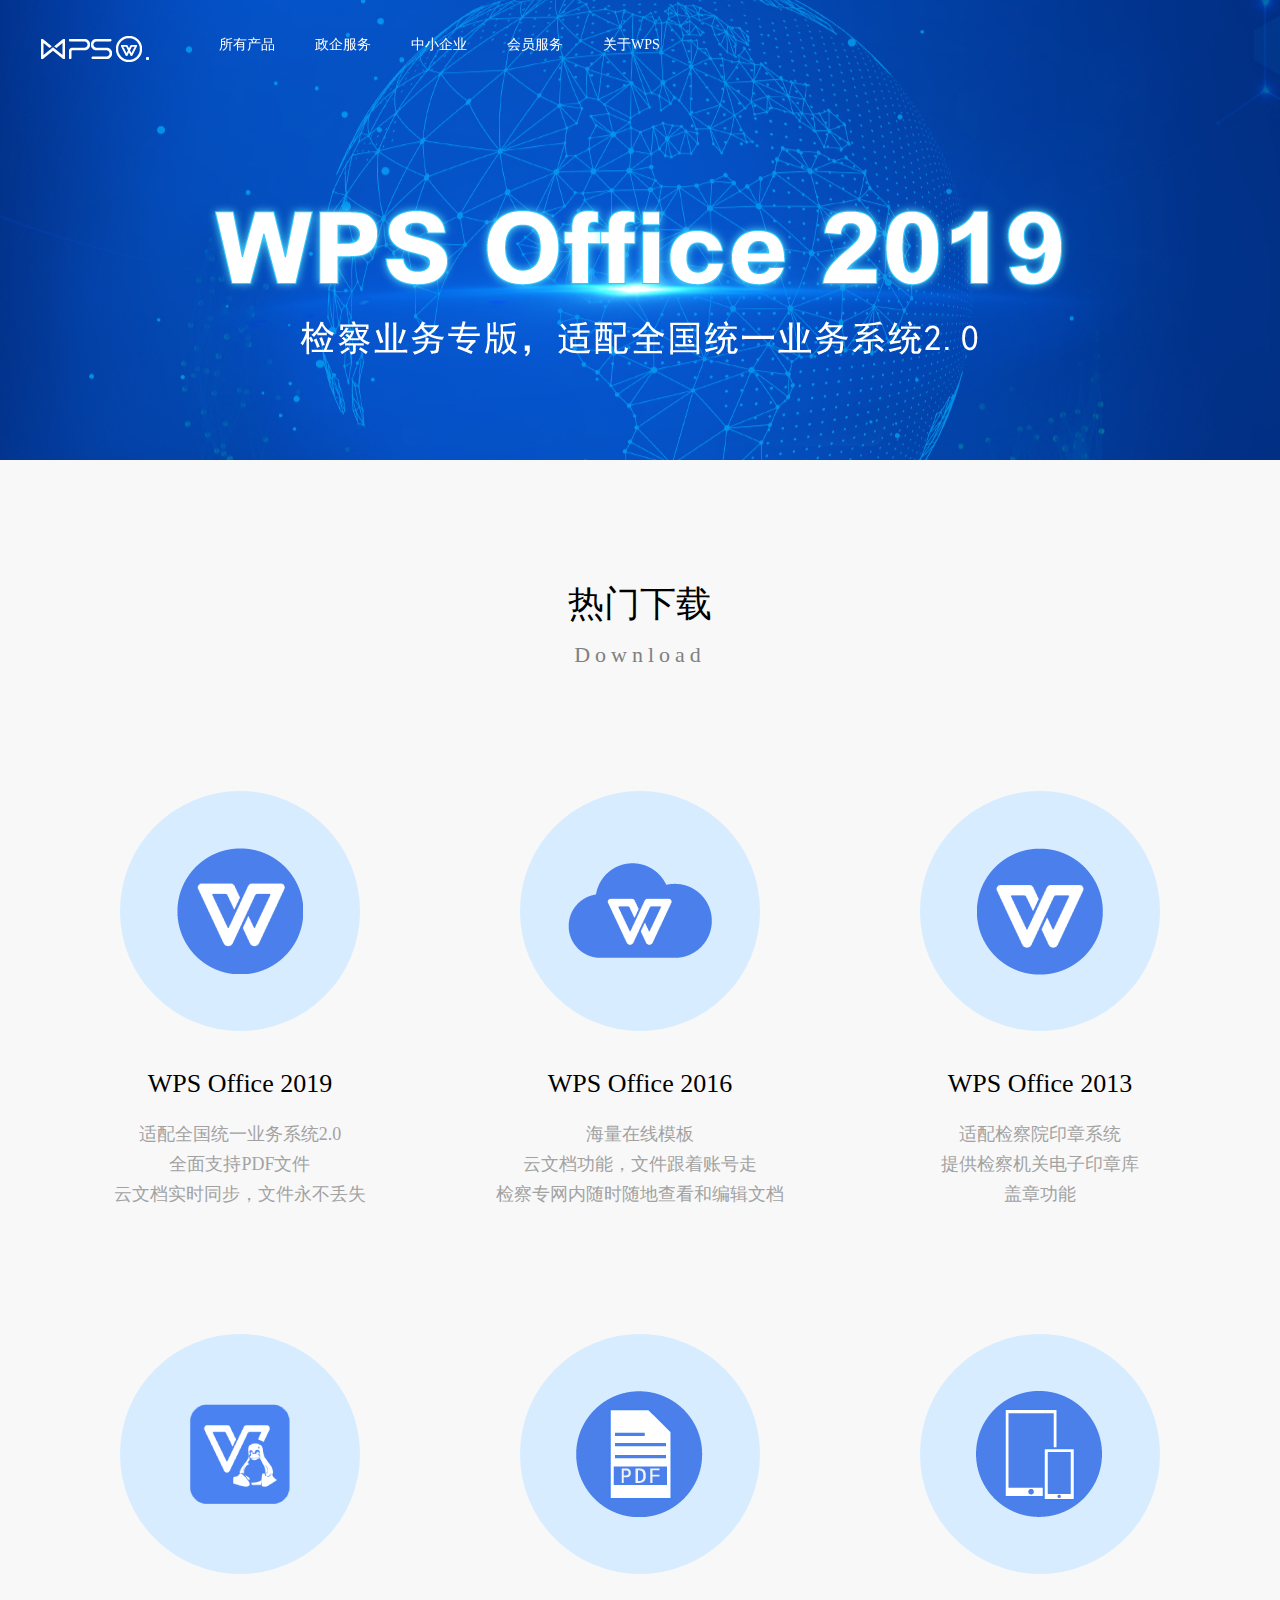
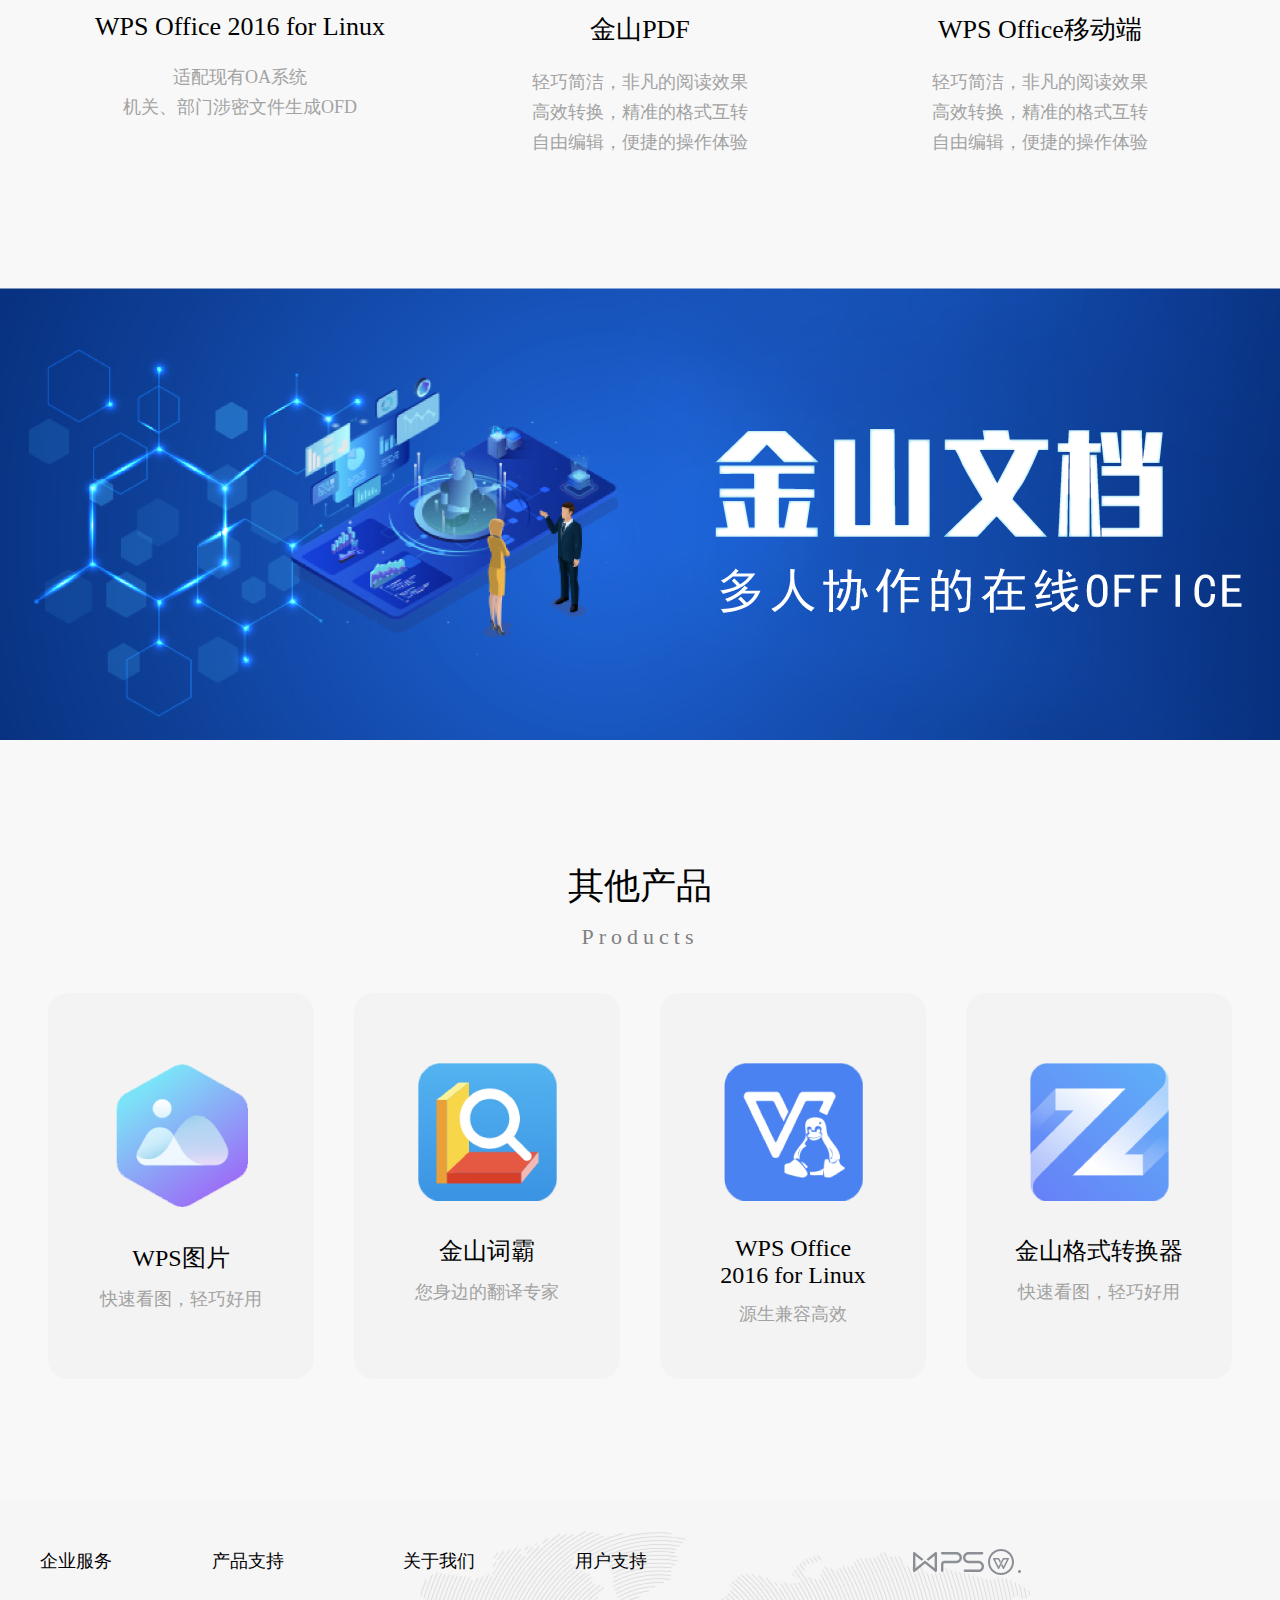
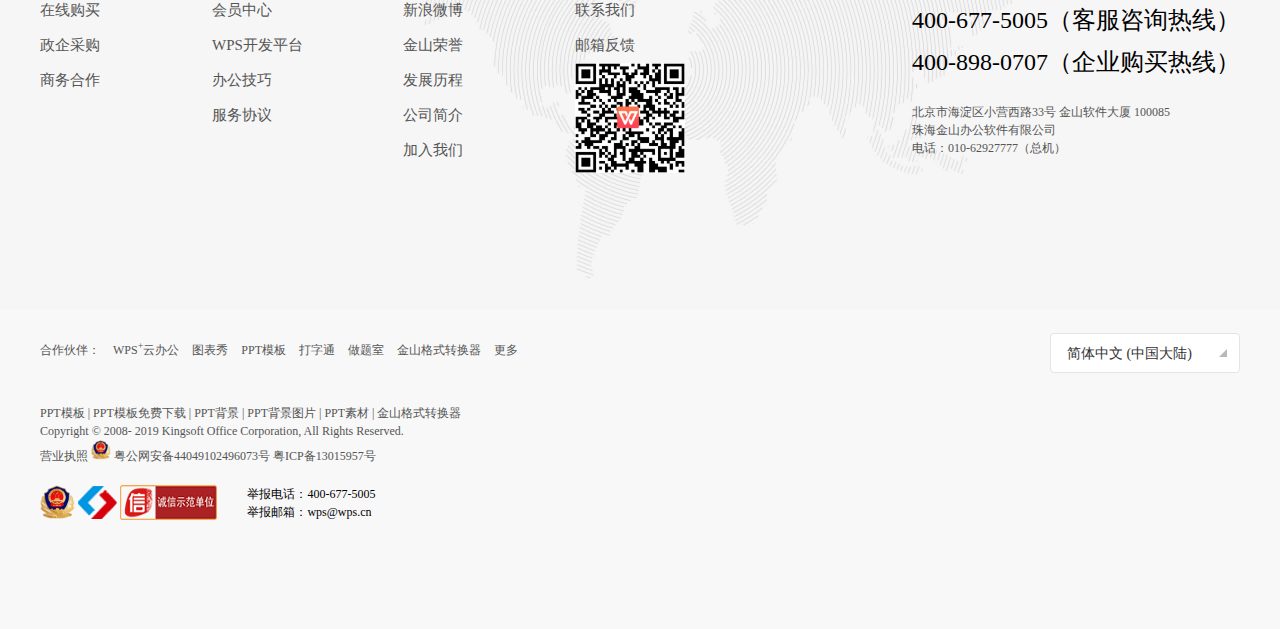
==== index.html @ b621c739 "add" ====
<!doctype html>
<html lang="en">
<head>
    <meta charset="UTF-8">
    <meta name="viewport"
          content="width=device-width, user-scalable=no, initial-scale=1.0, maximum-scale=1.0, minimum-scale=1.0">
    <meta http-equiv="X-UA-Compatible" content="ie=edge">
    <title>WPS</title>
    <link rel="stylesheet" href="css/public.css">
    <link rel="stylesheet" href="css/index.css">
</head>
<body id="box">
<!-- 头部 -->
<div class="nav">
    <div class="content index-head">
        <img class="f-l" src="images/logo.png" alt="">
        <ul class="f-l m-r-20">
            <li><a href="">所有产品</a></li>
            <li><a href="">政企服务</a></li>
            <li><a href="">中小企业</a></li>
            <li><a href="">会员服务</a></li>
            <li><a href="">关于WPS</a></li>
        </ul>
    </div>
</div>
<!-- banner -->
<div class="banner"></div>

<!-- 热门下载 -->
<div class="hot">
    <div class="content">
        <h1 class="title m-t-120 m-b-120">
            热门下载<br/>
            <span>Download</span>
        </h1>
        <ul class="hot-down">
            <li>
                <div class="icon-back"><img src="images/hot-1.png" alt=""></div>
                <div class="hot-font">
                    <h1>WPS Office 2019</h1>
                    <p>
                        适配全国统一业务系统2.0<br/>
                        全面支持PDF文件<br/>
                        云文档实时同步，文件永不丢失
                    </p>
                </div>
            </li>
            <li>
                <div class="icon-back"><img src="images/hot-2.png" alt=""></div>
                <div class="hot-font">
                    <h1>WPS Office 2016</h1>
                    <p>
                        海量在线模板<br/>
                        云文档功能，文件跟着账号走<br/>
                        检察专网内随时随地查看和编辑文档
                    </p>
                </div>
            </li>
            <li>
                <div class="icon-back"><img src="images/hot-3.png" alt=""></div>
                <div class="hot-font">
                    <h1>WPS Office 2013</h1>
                    <p>
                        适配检察院印章系统<br/>
                        提供检察机关电子印章库<br/>
                        盖章功能
                    </p>
                </div>
            </li>
            <li>
                <div class="icon-back"><img src="images/hot-4.png" alt=""></div>
                <div class="hot-font">

                    <h1>WPS Office 2016 for Linux</h1>
                    <p>
                        适配现有OA系统<br/>
                        机关、部门涉密文件生成OFD
                    </p>
                </div>
            </li>
            <li>
                <div class="icon-back"><img src="images/hot-5.png" alt=""></div>
                <div class="hot-font">
                    <h1>金山PDF</h1>
                    <p>
                        轻巧简洁，非凡的阅读效果<br/>
                        高效转换，精准的格式互转<br/>
                        自由编辑，便捷的操作体验
                    </p>
                </div>
            </li>
            <li>
                <div class="icon-back"><img src="images/hot-6.png" alt=""></div>
                <div class="hot-font">
                    <h1>WPS Office移动端</h1>
                    <p>
                        轻巧简洁，非凡的阅读效果<br/>
                        高效转换，精准的格式互转<br/>
                        自由编辑，便捷的操作体验
                    </p>
                </div>
            </li>
        </ul>
    </div>
</div>

<!-- 金山文档 -->

<div class="banner2">
</div>

<div>
    <div class="content">
        <h1 class="title m-t-120">
            其他产品<br/>
            <span>Products</span>
        </h1>

        <ul class="products">
            <li>
                <div>
                    <img class="img" src="images/product-1.png" alt="">
                    <div class="hot-font">
                        <h1>WPS图片</h1>
                        <p>快速看图，轻巧好用</p>
                    </div>
                </div>
            </li>
            <li>
                <div>
                    <img class="img" src="images/product-2.png" alt="">
                    <div class="hot-font">
                        <h1>金山词霸</h1>
                        <p>您身边的翻译专家</p>
                    </div>
                </div>
            </li>
            <li>
                <div>
                    <img class="img" src="images/product-3.png" alt="">
                    <div class="hot-font">
                        <h1>
                            WPS Office<br/>
                            2016 for Linux
                        </h1>
                        <p>源生兼容高效</p>
                    </div>
                </div>
            </li>
            <li>
                <div>
                    <img class="img" src="images/product-4.png" alt="">
                    <div class="hot-font">
                        <h1>金山格式转换器</h1>
                        <p>快速看图，轻巧好用</p>
                    </div>
                </div>
            </li>

        </ul>
    </div>
</div>

<!-- footer1 -->
<div class="footer1">
    <div class="content">
        <ul class="footer1-l">
            <li>
                <h5>企业服务</h5>
                <div>
                    <p><a href="">在线购买</a></p>
                    <p><a href="">政企采购</a></p>
                    <p><a href="">商务合作</a></p>
                </div>
            </li>
            <li>
                <h5>产品支持</h5>
                <div>
                    <p><a href="">会员中心</a></p>
                    <p><a href="">WPS开发平台</a></p>
                    <p><a href="">办公技巧</a></p>
                    <p><a href="">服务协议</a></p>
                </div>
            </li>
            <li>
                <h5>关于我们</h5>
                <div>
                    <p><a href="">新浪微博</a></p>
                    <p><a href="">金山荣誉</a></p>
                    <p><a href="">发展历程</a></p>
                    <p><a href="">公司简介</a></p>
                    <p><a href="">加入我们</a></p>
                </div>
            </li>
            <li>
                <h5>用户支持</h5>
                <div>
                    <p><a href="">联系我们</a></p>
                    <p><a href="">邮箱反馈</a></p>
                    <img src="images/rwm.png" width="110" alt="">
                </div>
            </li>
        </ul>
        <div class="footer1-r">
            <img src="images/footer-logo.svg" alt="">
            <h1 style="margin-top: 25px; margin-bottom: 10px">400-677-5005（客服咨询热线）</h1>
            <h1>400-898-0707（企业购买热线）</h1>
            <p>
                北京市海淀区小营西路33号 金山软件大厦 100085<br/>
                珠海金山办公软件有限公司<br/>
                电话：010-62927777（总机）
            </p>
        </div>
    </div>
</div>
<!-- footer2 -->
<div class="footer2" style="padding-bottom: 46px">
    <div class="content o-h" >
        <div class="footer2-l">
            <p class="links">
                <a class="partner" href="/contact/partners/" rel="nofollow" title="合作伙伴">合作伙伴：</a>
                <a href="https://plus.wps.cn/" target="_blank" rel="noopener">WPS<sup>+</sup>云办公</a>
                <a href="https://www.tubiaoxiu.com/" target="_blank" rel="noopener">图表秀</a>
                <a href="https://www.docer.com/" target="_blank" rel="noopener">PPT模板</a>
                <a href="http://www.51dzt.com/" target="_blank" rel="noopener">打字通</a>
                <a href="https://www.zuotishi.com/" target="_blank" rel="noopener">做题室</a>
                <a href="https://z.wps.cn/" target="_blank" rel="noopener">金山格式转换器</a>
                <a href="#" target="_blank" rel="noopener">更多</a>
            </p>
            <p class="ppt">
                <a href="https://www.docer.com/" target="_blank" rel="noopener">PPT模板</a>
                |
                <a href="https://www.docer.com/" target="_blank" rel="noopener">PPT模板免费下载</a>
                |
                <a href="https://www.docer.com/" target="_blank" rel="noopener">PPT背景</a>
                |
                <a href="https://www.docer.com/" target="_blank" rel="noopener">PPT背景图片</a>
                |
                <a href="https://www.docer.com/" target="_blank" rel="noopener">PPT素材</a>
                |
                <a href="https://z.wps.cn/" target="_blank" rel="noopener">金山格式转换器</a>
            </p>
            <p class="copyright-cert">
                <span>Copyright © 2008- 2019</span>
                <a href="index.html" rel="nofollow" target="_blank">Kingsoft Office Corporation,</a>
                <span>All Rights Reserved.</span>
            </p>
            <p class="copyright-licence">
                <a href="ating_license.pdf" rel="nofollow noopener" target="_blank">营业执照</a>
                <a class="police" href="http://www.beian.gov.cn/portal/registerSystemInfo?recordcode=44049102496073" target="_blank" rel="noopener">
                    <span><img src="images/footer2-1.png" width="20" alt=""></span>
                    <span>粤公网安备44049102496073号</span>
                </a>
                <span><a href="http://beian.miit.gov.cn" target="_blank">粤ICP备13015957号</a></span>
            </p>
            <div class="copyright-img">
                <div style="display: inline-block; margin-top: 20px; float: left">
                    <a href="http://www.cyberpolice.cn/" target="_blank" rel="noopener"><img src="images/footer2-1.png" height="35" alt=""></a>
                    <a href="http://www.12377.cn/" target="_blank" rel="noopener" title="中国互联网举报中心"><img src="images/footer2-2.png" height="35" alt=""></a>
                    <a href="https://credit.szfw.org/CX20170717035131050381.html" target="_blank" rel="noopener"><img src="images/footer2-3.png" height="35" alt=""></a>
                </div>
                <div style="display: inline-block; margin-left:30px; margin-top: 20px; float: left;">
                    <p>举报电话：400-677-5005</p>
                    <p class="email">举报邮箱：wps@wps.cn</p>
                </div>
            </div>

        </div>
        <!-- 右边 -->
        <div class="footer2-r">
            <div class="language-wrapper">
                <div class="language">简体中文 (中国大陆)<span class="triangle"></span></div>
                <div class="language-list">
                    <ul>
                        <li><a href="http://www.wps.com/" target="_blank" rel="noopener" title="English (Global)">English(Global)</a></li>
                        <li><a href="http://www.kingsoft.jp/" rel="nofollow noopener" target="_blank" title="日本語 (日本)">日本語(日本)</a></li>
                        <li><a href="http://kso.com.hk" rel="nofollow noopener" target="_blank" title="繁體中文 (中國香港)">繁體中文(中國香港)</a></li>
                        <li><a href="http://tw.wpsoffice.com" rel="nofollow noopener" target="_blank" title="繁體中文 (中國臺灣)">繁體中文 (中國臺灣)</a></li>
                    </ul>
                </div>
            </div>
            <div class="b-logo"></div>
            <div class="b-text-img"></div>
        </div>
    </div>
</div>



</body>
</html>
<script src="js/jquery.min.js"></script>
<script>

    $('.products li').mouseover(function(){
        $(this).find($('.img')).stop().animate({ marginTop:"60px"})
    }).mouseout(function(){
        $(this).find($('.img')).stop().animate({ marginTop:"70px"})
    })




    $(document).ready(function(){

        console.log($(document).scrollTop())
        $(window).scroll(function(){
            var s=$(window).scrollTop();
            if(s > 360){
                $('.nav').addClass('sticky')
            }
            if(s < 360){
                $('.nav').removeClass('sticky')
            }
        });
    });


    $('.language-wrapper').mouseover(function(){
        $('.language-list').css('display','block')
    }).mouseout(function(){
        $('.language-list').css('display','none')
    })

</script>
---- css/public.css ----
*{padding: 0;margin: 0;}
ul,li{ list-style: none;}
html { font-size: 62.5%; } /* IE9以下兼容 */
body { font-size: 14px; font-size: 1.4rem;background: #f8f8f8;} /* =14px */
h1   { font-size: 24px; font-size: 2.4rem; } /* =24px */
select{border-radius: 2px;}
a{ text-decoration: none;}
.f-l{ float: left;}
.f-r{ float: right;}
.o-h{ overflow: hidden;}

.m-t-10{ margin-top: 10px;}
.m-t-20{ margin-top: 20px;}
.m-t-120{ margin-top: 120px;}

.m-b-10{ margin-bottom: 10px;}
.m-b-20{ margin-bottom: 20px;}
.m-b-40{ margin-bottom: 40px;}
.m-b-120{ margin-bottom: 120px;}

.p-b-10{ padding-bottom: 10px;}


.m-l-10{ margin-left: 10px;}
.m-r-10{ margin-right: 10px;}
.m-r-20{ margin-right: 20px;}
.display-inBlock{ display: inline-block}
.font-color-hui{ color:#999}
.item-color{ color:#14ab73;}
.main-box{ padding: 0 1rem;}
/* 清除苹果手机样式 */
input[type=button], input[type=submit], input[type=file], button
{ -webkit-appearance: none; }
input:focus{outline:none;}
input{background: none;}

/* 清除苹果下拉默认样式 */
select{
    appearance:none;
    -moz-appearance:none;
    -webkit-appearance:none;
}
/* 定位 */
.p-r{ position:relative;}
.p-a{ position:absolute;}


/* 状态按钮 */
.state{
    padding: 5px 10px;
    position:absolute;
    right: 15px;
    top: 15px;
    color: #fff;
    border-radius: 5px;
    background: #14ab73;
}
/* 字体颜色 */
.color-red{ color: #FF3A3A;}
/* 背景颜色 */
/*.index-back-img{ background: #f1f1f1;}*/
.index-back-img{
    border-top: 1px solid #e6e6e6;
    border-bottom: 1px solid #e6e6e6;
    background: #fff;
}



/* ---------------- */
.content{
    width: 1200px;
    margin: 0 auto;
}
/* 标题 */
.title{
    width: 100%;
    text-align: center;
    font-size: 36px;
    font-weight: normal;
}
.title span{
    width: 100%;
    text-align: center;
    font-size: 22px;
    color: #808080;
    letter-spacing:5px;
}
.sticky {
    background-color: #001b62;
    background-image: url("../images/banner.png"); /*#064ec4;*/
    background-position: center -40px;
    background-repeat: no-repeat;
    color: #404447;
    transition:background 3s;
    -webkit-transition:background 3s; /* Safari */
    box-shadow: 0 0 10px 0 rgba(0,0,0,0.5);
}


/* footer1 */
.footer1{
    background: url("../images/back2.jpg") center no-repeat;
    padding-top: 50px;
    height: 360px;
    background-size: 1920px auto;
    background-color: #f6f6f6;
}
.footer1-l{
    display: inline-block;
    overflow: hidden;
}
.footer1-l li{
    float: left;
    margin-right: 100px;
}
.footer1-l li:last-child{
    margin-right: 0;
}
.footer1-l li h5{
    font-size: 18px;
    font-weight: normal;
}
.footer1-l li>div{
    margin-top: 20px;

}
.footer1-l li>div p a{
    line-height:35px;
    font-size: 15px;
    color:#555;
}
.footer1-r{
    float: right;
}
.footer1-r h1{
    font-weight: normal;
}
.footer1-r p{
    margin-top: 25px;
    font-size: 12px;
    line-height: 18px;
    color: #555;
}
.footer2-l{
    float: left;
    line-height: 18px;
    font-size: 12px;
}
.ppt,.links,.copyright-cert,.copyright-licence,.ppt a,.links a,.copyright-cert a,.copyright-licence a{
    color: #555;
}
.links{margin: 28px 0 45px;}
.links a{
    margin-right: 10px;
}
.footer2-r{
    float: right;
}
.b-logo{
    width: 88px;
    height: 22px;
    background: url(//qn.cache.wpscdn.cn/encs/official/images/home/logo.f082de95.svg) no-repeat 50%;
    background-size: 100% 100%;
    margin: 163px 0 9px 72px;
}
.b-text-img{
    width: 144px;
    height: 16px;
    background: url(//qn.cache.wpscdn.cn/encs/official/images/home/text.c04c8939.svg) no-repeat 50%;
    background-size: 100% 100%;
    margin-left: 16px;
}
.language-wrapper{
    width: 190px;
    position: relative;
}
.language{
    width: 190px;
    height: 40px;
    border-radius: 4px;
    border: 1px solid #e4e4e4;
    margin-top: 24px;
    line-height: 40px;
    color: #313131;
    padding: 0 12px 0 16px;
    box-sizing: border-box;
    text-align: left;
    position: relative;
    cursor: pointer;
    background: #fff;
}
.triangle{
    width: 0;
    height: 0;
    border-bottom: 8px solid #b9b9b9;
    border-left: 8px solid transparent;
    display: inline-block;
    position: absolute;
    right: 12px;
    top: 50%;
    margin-top: -4px;
}
.language-list{
    width: 190px;
    background: #fff;
    padding: 12px 0 12px;
    border: 1px solid #e4e4e4;
    box-sizing: border-box;
    border-radius: 4px;
    display: none;
}
.language-list li{
    width: 100%;
    font-size: 12px;
    padding: 0 16px;
    box-sizing: border-box;
    text-align: left;
}
.language-list li:hover{
    background: #d7ecff;
}
.language-list li a{
    line-height: 30px;
    display: inline-block;
    color:#555555;
}
---- css/index.css ----
.nav{
    position: fixed;
    top: 0;
    width: 100%;
    z-index: 999999;
}
.index-head{
    overflow: hidden;
    padding: 36px 0 36px;
}
.index-head ul{
    overflow: hidden;
    margin-left: 50px;
}
.index-head ul li{
    float:left;
    padding:0 20px;
    cursor:pointer;
}
.index-head ul li a{
    color:#fff;
}

.banner{/* 有图了高度为自适应 */
    width: 100%;
    height: 290px;
    background: #012e83;
}

/* 热门下载 */

.hot-down{ overflow: hidden;}
.hot-down li{
    width: 33.333%;
    float: left;
    margin-bottom: 125px;
    cursor:default;
}
.icon-back{
    background: #d7ecff;
    width: 240px;
    height: 240px;
    border-radius: 50%;
    display: flex;
    justify-content: center;
    align-items: center;
    margin: 0 auto;
}
.hot-font{
    text-align: center;
    margin-top: 38px;
}
.hot-font h1{
    font-size: 26px;
    font-weight:normal;
}
.hot-font p{
    font-size: 18px;
    margin-top: 20px;
    line-height: 30px;
    color: #a2a2a2;
}
.hot-down li:hover .icon-back{
    /*animation: s 1s;*/
    box-shadow: 0 0 10px 0 rgba(215,236,255,1);
}
.hot-down li:hover .hot-font h1,.hot-down li:hover .hot-font p{
    text-shadow: 5px 5px 5px rgba(215,236,255,1);
}
@keyframes s {
    0%{
        background-color:rgba(215,236,255,1);
    }
    100%{
        background-color:rgba(182,220,255,1);
    }
}
/* banner2 */
.banner{
    width: 100%;
    height: 460px;
    background: url("../images/banner.png") center no-repeat;
}
.banner2{
    width: 100%;
    height: 460px;
    background: url("../images/banner2.png") center no-repeat;
}
/* 其他产品 */
.products{
    overflow: hidden;
    padding: 40px 8px 120px;
}
.products li{
    width: 266px;
    height: 386px;
    margin-right: 40px;
    background: #f3f3f3;
    border-radius: 20px;
    float: left;
}
.products li:last-child{
    margin-right: 0;
}
.products li div{
    text-align: center;
}
.products li:hover{
    box-shadow: 0 0 10px 0 rgba(0,0,0,0.1);
}

















.products .img{
    margin-top: 70px;
}
.products .hot-font h1{
    font-size: 24px;
}
.products .hot-font p{
    margin-top: 10px;
}
.products .hot-font{
    margin-top: 30px;
}
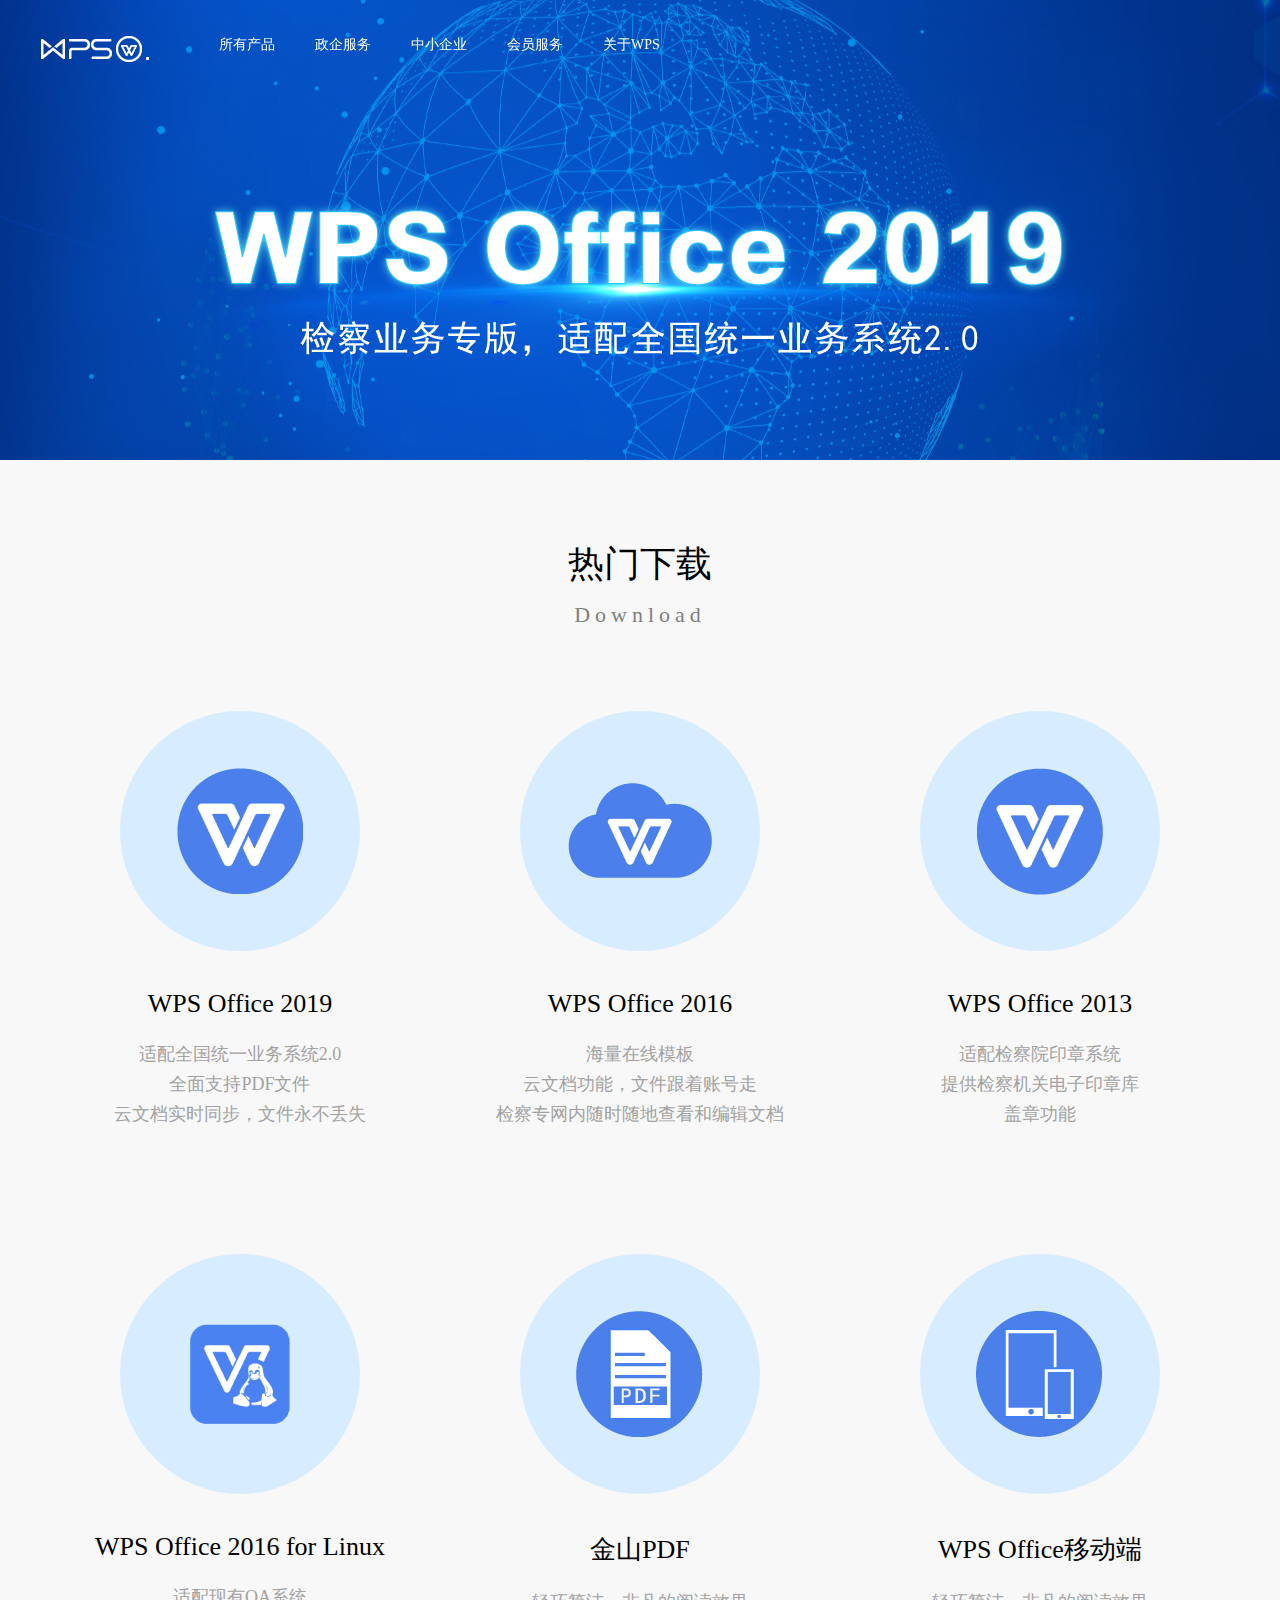
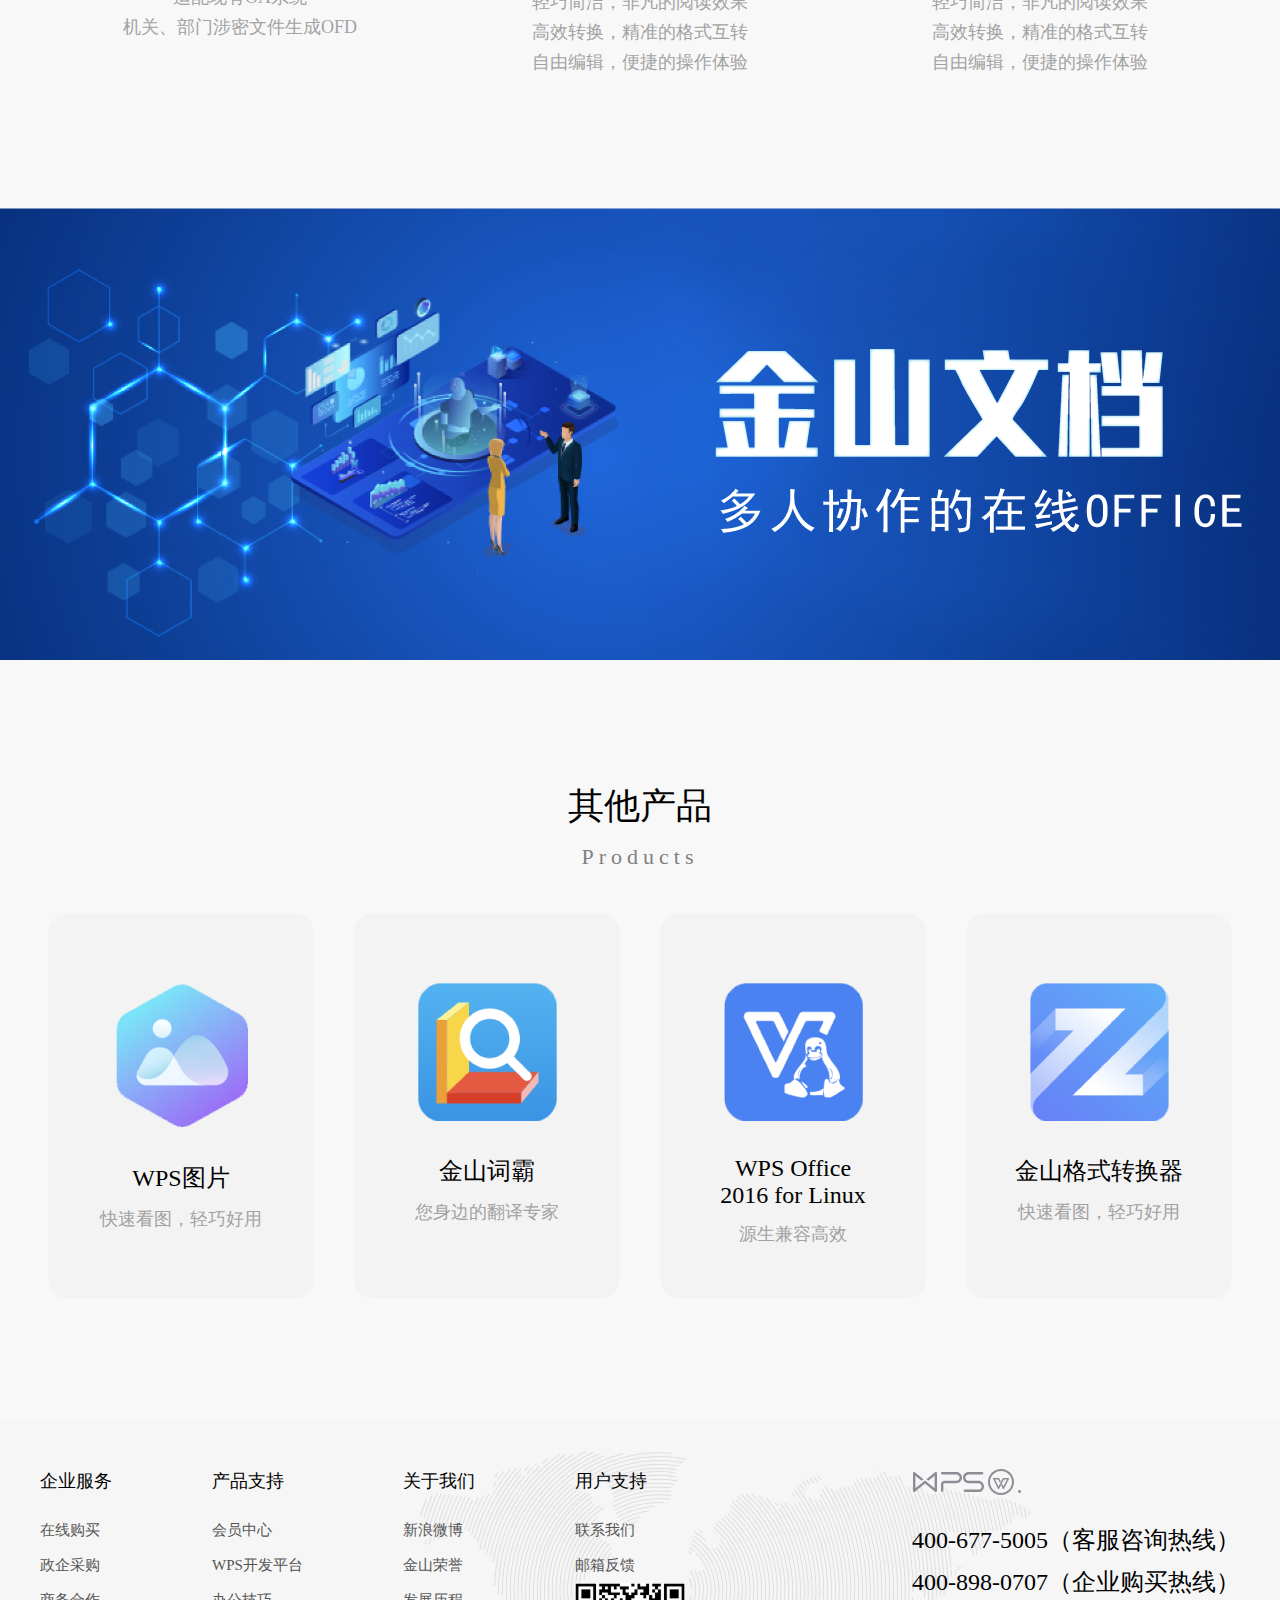
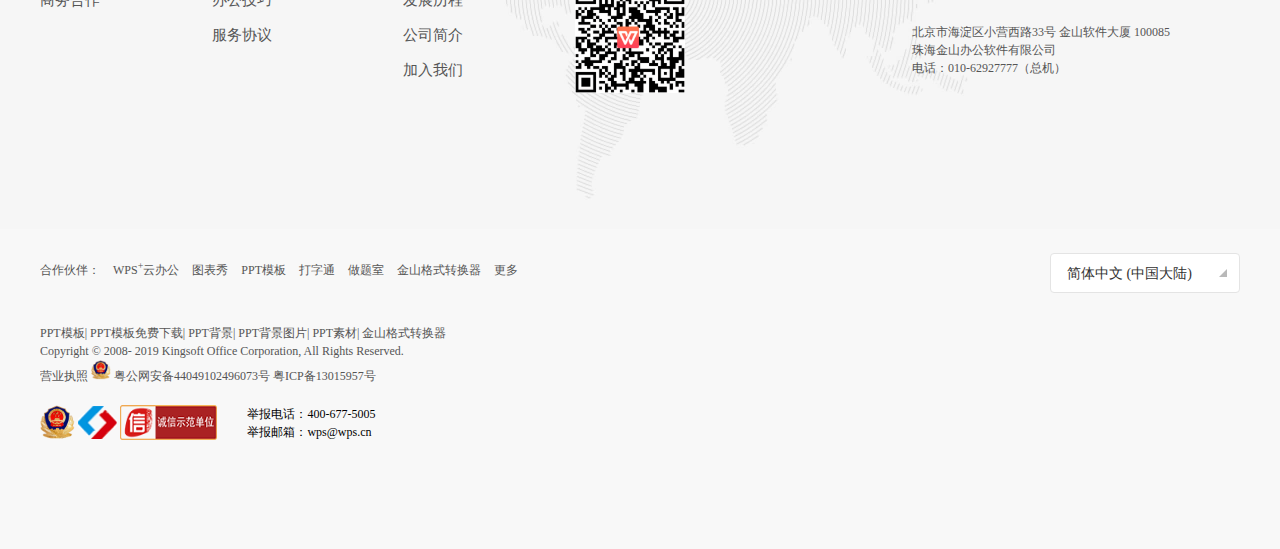
==== commit 6ed41a5d: "add" ====
--- a/index.html
+++ b/index.html
@@ -9,27 +9,20 @@
     <link rel="stylesheet" href="css/public.css">
     <link rel="stylesheet" href="css/index.css">
 </head>
-<body id="box">
+
+
+<body>
 <!-- 头部 -->
-<div class="nav">
-    <div class="content index-head">
-        <img class="f-l" src="images/logo.png" alt="">
-        <ul class="f-l m-r-20">
-            <li><a href="">所有产品</a></li>
-            <li><a href="">政企服务</a></li>
-            <li><a href="">中小企业</a></li>
-            <li><a href="">会员服务</a></li>
-            <li><a href="">关于WPS</a></li>
-        </ul>
-    </div>
-</div>
+<script src="head.js"></script>
+
+
 <!-- banner -->
 <div class="banner"></div>
 
 <!-- 热门下载 -->
 <div class="hot">
     <div class="content">
-        <h1 class="title m-t-120 m-b-120">
+        <h1 class="title m-t-80 m-b-80">
             热门下载<br/>
             <span>Download</span>
         </h1>
@@ -161,169 +154,13 @@
     </div>
 </div>
 
-<!-- footer1 -->
-<div class="footer1">
-    <div class="content">
-        <ul class="footer1-l">
-            <li>
-                <h5>企业服务</h5>
-                <div>
-                    <p><a href="">在线购买</a></p>
-                    <p><a href="">政企采购</a></p>
-                    <p><a href="">商务合作</a></p>
-                </div>
-            </li>
-            <li>
-                <h5>产品支持</h5>
-                <div>
-                    <p><a href="">会员中心</a></p>
-                    <p><a href="">WPS开发平台</a></p>
-                    <p><a href="">办公技巧</a></p>
-                    <p><a href="">服务协议</a></p>
-                </div>
-            </li>
-            <li>
-                <h5>关于我们</h5>
-                <div>
-                    <p><a href="">新浪微博</a></p>
-                    <p><a href="">金山荣誉</a></p>
-                    <p><a href="">发展历程</a></p>
-                    <p><a href="">公司简介</a></p>
-                    <p><a href="">加入我们</a></p>
-                </div>
-            </li>
-            <li>
-                <h5>用户支持</h5>
-                <div>
-                    <p><a href="">联系我们</a></p>
-                    <p><a href="">邮箱反馈</a></p>
-                    <img src="images/rwm.png" width="110" alt="">
-                </div>
-            </li>
-        </ul>
-        <div class="footer1-r">
-            <img src="images/footer-logo.svg" alt="">
-            <h1 style="margin-top: 25px; margin-bottom: 10px">400-677-5005（客服咨询热线）</h1>
-            <h1>400-898-0707（企业购买热线）</h1>
-            <p>
-                北京市海淀区小营西路33号 金山软件大厦 100085<br/>
-                珠海金山办公软件有限公司<br/>
-                电话：010-62927777（总机）
-            </p>
-        </div>
-    </div>
-</div>
-<!-- footer2 -->
-<div class="footer2" style="padding-bottom: 46px">
-    <div class="content o-h" >
-        <div class="footer2-l">
-            <p class="links">
-                <a class="partner" href="/contact/partners/" rel="nofollow" title="合作伙伴">合作伙伴：</a>
-                <a href="https://plus.wps.cn/" target="_blank" rel="noopener">WPS<sup>+</sup>云办公</a>
-                <a href="https://www.tubiaoxiu.com/" target="_blank" rel="noopener">图表秀</a>
-                <a href="https://www.docer.com/" target="_blank" rel="noopener">PPT模板</a>
-                <a href="http://www.51dzt.com/" target="_blank" rel="noopener">打字通</a>
-                <a href="https://www.zuotishi.com/" target="_blank" rel="noopener">做题室</a>
-                <a href="https://z.wps.cn/" target="_blank" rel="noopener">金山格式转换器</a>
-                <a href="#" target="_blank" rel="noopener">更多</a>
-            </p>
-            <p class="ppt">
-                <a href="https://www.docer.com/" target="_blank" rel="noopener">PPT模板</a>
-                |
-                <a href="https://www.docer.com/" target="_blank" rel="noopener">PPT模板免费下载</a>
-                |
-                <a href="https://www.docer.com/" target="_blank" rel="noopener">PPT背景</a>
-                |
-                <a href="https://www.docer.com/" target="_blank" rel="noopener">PPT背景图片</a>
-                |
-                <a href="https://www.docer.com/" target="_blank" rel="noopener">PPT素材</a>
-                |
-                <a href="https://z.wps.cn/" target="_blank" rel="noopener">金山格式转换器</a>
-            </p>
-            <p class="copyright-cert">
-                <span>Copyright © 2008- 2019</span>
-                <a href="index.html" rel="nofollow" target="_blank">Kingsoft Office Corporation,</a>
-                <span>All Rights Reserved.</span>
-            </p>
-            <p class="copyright-licence">
-                <a href="ating_license.pdf" rel="nofollow noopener" target="_blank">营业执照</a>
-                <a class="police" href="http://www.beian.gov.cn/portal/registerSystemInfo?recordcode=44049102496073" target="_blank" rel="noopener">
-                    <span><img src="images/footer2-1.png" width="20" alt=""></span>
-                    <span>粤公网安备44049102496073号</span>
-                </a>
-                <span><a href="http://beian.miit.gov.cn" target="_blank">粤ICP备13015957号</a></span>
-            </p>
-            <div class="copyright-img">
-                <div style="display: inline-block; margin-top: 20px; float: left">
-                    <a href="http://www.cyberpolice.cn/" target="_blank" rel="noopener"><img src="images/footer2-1.png" height="35" alt=""></a>
-                    <a href="http://www.12377.cn/" target="_blank" rel="noopener" title="中国互联网举报中心"><img src="images/footer2-2.png" height="35" alt=""></a>
-                    <a href="https://credit.szfw.org/CX20170717035131050381.html" target="_blank" rel="noopener"><img src="images/footer2-3.png" height="35" alt=""></a>
-                </div>
-                <div style="display: inline-block; margin-left:30px; margin-top: 20px; float: left;">
-                    <p>举报电话：400-677-5005</p>
-                    <p class="email">举报邮箱：wps@wps.cn</p>
-                </div>
-            </div>
-
-        </div>
-        <!-- 右边 -->
-        <div class="footer2-r">
-            <div class="language-wrapper">
-                <div class="language">简体中文 (中国大陆)<span class="triangle"></span></div>
-                <div class="language-list">
-                    <ul>
-                        <li><a href="http://www.wps.com/" target="_blank" rel="noopener" title="English (Global)">English(Global)</a></li>
-                        <li><a href="http://www.kingsoft.jp/" rel="nofollow noopener" target="_blank" title="日本語 (日本)">日本語(日本)</a></li>
-                        <li><a href="http://kso.com.hk" rel="nofollow noopener" target="_blank" title="繁體中文 (中國香港)">繁體中文(中國香港)</a></li>
-                        <li><a href="http://tw.wpsoffice.com" rel="nofollow noopener" target="_blank" title="繁體中文 (中國臺灣)">繁體中文 (中國臺灣)</a></li>
-                    </ul>
-                </div>
-            </div>
-            <div class="b-logo"></div>
-            <div class="b-text-img"></div>
-        </div>
-    </div>
-</div>
-
-
+<!-- footer -->
+<script src="footer.js"></script>
 
 </body>
 </html>
 <script src="js/jquery.min.js"></script>
-<script>
-
-    $('.products li').mouseover(function(){
-        $(this).find($('.img')).stop().animate({ marginTop:"60px"})
-    }).mouseout(function(){
-        $(this).find($('.img')).stop().animate({ marginTop:"70px"})
-    })
+<script src="js/public.js"></script>
 
 
 
-
-    $(document).ready(function(){
-
-        console.log($(document).scrollTop())
-        $(window).scroll(function(){
-            var s=$(window).scrollTop();
-            if(s > 360){
-                $('.nav').addClass('sticky')
-            }
-            if(s < 360){
-                $('.nav').removeClass('sticky')
-            }
-        });
-    });
-
-
-    $('.language-wrapper').mouseover(function(){
-        $('.language-list').css('display','block')
-    }).mouseout(function(){
-        $('.language-list').css('display','none')
-    })
-
-</script>
-
-
-
-
--- a/css/public.css
+++ b/css/public.css
@@ -12,10 +12,13 @@
 .m-t-10{ margin-top: 10px;}
 .m-t-20{ margin-top: 20px;}
 .m-t-120{ margin-top: 120px;}
+.m-t-40{ margin-top: 40px;}
+.m-t-80{ margin-top: 80px;}
 
 .m-b-10{ margin-bottom: 10px;}
 .m-b-20{ margin-bottom: 20px;}
 .m-b-40{ margin-bottom: 40px;}
+.m-b-80{ margin-bottom: 80px;}
 .m-b-120{ margin-bottom: 120px;}
 
 .p-b-10{ padding-bottom: 10px;}
@@ -225,8 +228,17 @@
     display: inline-block;
     color:#555555;
 }
-
-
-
-
-
+.side{
+    display: none;
+    position: fixed;
+    right: 0;
+    top: 50%;
+    width:72px;
+    height:172px;
+    background:linear-gradient(45deg,rgba(145,213,255,1) 0%,rgba(9,109,217,1) 100%);
+    box-shadow:0px 0px 8px 2px rgba(210,210,210,0.58);
+}
+
+
+
+
--- a/css/index.css
+++ b/css/index.css
@@ -108,23 +108,6 @@
 .products li:hover{
     box-shadow: 0 0 10px 0 rgba(0,0,0,0.1);
 }
-
-
-
-
-
-
-
-
-
-
-
-
-
-
-
-
-
 .products .img{
     margin-top: 70px;
 }
@@ -138,11 +121,330 @@
     margin-top: 30px;
 }
 
-
-
-
-
-
-
-
-
+/* product 产品页面 */
+.product-banner{
+    width: 100%;
+    min-width: 1200px;
+    height: 460px;
+    background: url("../images/banner-product.png") center bottom no-repeat;
+}
+.product-banner .font1{
+    position: absolute;
+    top:130px;
+    color:#fff;
+}
+.product-banner .font1 h2{
+    font-size: 40px;
+    font-weight: normal;
+}
+.product-banner .font1 p{
+    font-size: 18px;
+    margin-top: 8px;
+}
+.product-banner .font1 .button{
+    width: 200px;
+    height: 58px;
+    text-align: center;
+    line-height: 58px;
+    font-size: 16px;
+    border-radius: 10px;
+    border: 1px solid #fff;
+    margin-top: 38px;
+    cursor:pointer;
+}
+
+.product-title{
+    text-align: center;
+}
+.product-title h2{
+    font-size: 26px;
+    font-weight: normal;
+    color: #313131;
+}
+.product-title p{
+    color:#666666;
+    font-size: 16px;
+    margin-top: 10px;
+}
+.product-more{
+    width: 100%;
+    height: 550px;
+    background:linear-gradient(90deg,rgba(2,44,128,1) 0%,rgba(0,137,255,1) 48%,rgba(0,32,104,1) 100%);
+}
+.product-more ul li{
+    width: 21%;
+    height: 550px;
+    color: #fff;
+    text-align: center;
+    float: left;
+    display: flex;
+    justify-content: center;
+    align-items:center;
+    padding: 0 2%;
+    overflow: hidden;
+}
+.product-more ul li h2{
+    font-size: 24px;
+    font-weight: normal;
+    margin: 20px 0;
+}
+.product-more ul li p{
+    font-size: 16px;
+    line-height: 26px;
+    font-weight: normal;
+    overflow: hidden;
+    display: -webkit-box;
+    text-overflow: ellipsis;
+    -webkit-box-orient: vertical;
+    -webkit-line-clamp: 2;
+}
+.product-more ul li .button{
+    display: inline-block;
+    width: 160px;
+    height: 52px;
+    line-height: 52px;
+    text-align: center;
+    font-size: 16px;
+    background: rgba(255,255,255,0.3);
+    border-radius: 10px;
+    margin-top: 20px;
+    cursor:pointer;
+}
+.product-more ul li .button:hover{
+    background: #FFA800;
+}
+.product-more2{
+    width: 100%;
+    min-width: 1200px;
+    height: 452px;
+    background:#022d82 url("../images/product-more2.png") center no-repeat;
+    background-size: auto 100%;
+}
+
+.product-more2 .font{
+    position: absolute;
+    right: 150px;
+    top:120px;
+}
+.font{
+    color: #fff;
+}
+.font h2{
+    font-size: 26px;
+    font-weight: normal;
+}
+.font p{
+    margin-top: 15px;
+    font-size: 16px;
+}
+.font .button{
+    width: 190px;
+    height: 58px;
+    text-align: center;
+    line-height: 58px;
+    font-size: 16px;
+    border: 1px solid #fff;
+    border-radius: 58px;
+    color: #fff;
+    margin-top: 42px;
+    cursor: pointer;
+}
+
+/* 关于我们 */
+.content-left{
+    float: left;
+    width: 22%;
+}
+.content-right{
+    float: right;
+    width: calc(78% - 30px);
+    margin-left: 30px;
+}
+.left-nav{
+    width: calc(100% - 2px);
+    min-height: 300px;
+    border-left: 1px solid #d2d2d2;
+    border-right: 1px solid #d2d2d2;
+    padding-bottom: 220px;
+    background: url("../images/left-img.png") bottom no-repeat;
+    background-size: 100%;
+}
+.left-nav li{
+    line-height: 40px;
+    padding-left: 20px;
+    background-image: url('../images/line.png');
+    background-repeat: no-repeat;
+    background-position:center left ;
+    background-size: 25px 18px;
+    cursor:pointer;
+}
+.left-nav li:hover{ color:#007afd; }
+.left-nav .choose{
+    color: #007afd;
+}
+.font-head{
+    height: 117px;
+    padding: 0 20px;
+    color:#fff;
+    background:linear-gradient(326deg,rgba(145,213,255,1) 0%,rgba(9,109,217,1) 100%);
+}
+.font-head h1{
+    font-weight: normal;
+    font-size: 24px;
+    padding-top: 25px;
+}
+.font-head p{
+    margin-top: 5px;
+    font-size: 14px;
+}
+.house{
+    padding-left: 20px;
+    background: url("../images/house.png") left center no-repeat;
+    background-size: 15px;
+}
+.aboutMe-font{
+    text-align: center;
+}
+.aboutMe-font h1{
+    width: 50%;
+    display: inline-block;
+    font-weight: normal;
+    font-size: 28px;
+    color: #424753;
+}
+.aboutMe-font p{
+    font-size: 18px;
+    color: #424753;
+    margin-top: 10px;
+    background:url("../images/line2.png") center top no-repeat;
+    background-size: 100px 5px;
+    padding-top: 10px;
+}
+.callMe{
+    margin-left: 60px;
+}
+.callMe li{
+    padding-left: 70px;
+    padding-bottom: 40px;
+}
+.callMe li h1{
+    font-size: 16px;
+    font-weight: normal;
+    color:#333;
+    padding-top:5px;
+}
+.callMe li p{
+    font-size: 14px;
+    color:#999;
+    margin-top: 5px;
+}
+.callMe .phone{
+    background: url("../images/map1.jpg") no-repeat;
+    background-size: 60px;
+}
+.callMe .mail{
+    background: url("../images/map2.jpg") no-repeat;
+    background-size: 60px;
+}
+.callMe .wx{
+    background: url("../images/map3.jpg") no-repeat;
+    background-size: 60px;
+}
+.callMe .address{
+    background: url("../images/map4.jpg") no-repeat;
+    background-size: 60px;
+}
+.font2{
+    width: 500px;
+    color: #fff;
+    overflow: hidden;
+    position: absolute;
+    top: 200px;
+}
+.font2 .big{
+    font-size: 150px;
+    line-height: 100px;
+}
+.font2 .font{
+    margin-left: 30px;
+    position: absolute;
+    left: 100px;
+    bottom: 0;
+}
+.font2 .font h2{
+    font-size: 34px;
+    letter-spacing:10px;
+}
+.font2 .font p{
+    margin-top: 5px;
+    font-size: 18px;
+}
+.img-center{
+    text-align: center;
+}
+.hot-box{
+    padding: 0 50px;
+}
+.hot-box p{
+    color:#424753;
+    line-height: 34px;
+    margin: 38px 0;
+}
+.img-center img{
+    border:1px dashed #999;
+    display: inline-block;
+    padding: 20px 50px;
+}
+.side{
+    padding: 20px 0;
+    cursor: pointer;
+}
+.hot-phone{
+    width: 100%;
+    height: 40px;
+    background: url("../images/side-phone.png") center no-repeat;
+    background-size: 40px;
+    margin-bottom: 25px;
+}
+.hot-wx{
+    width: 100%;
+    height: 40px;
+    background: url("../images/side-wx.png") center no-repeat;
+    background-size: 40px;
+    margin-bottom: 25px;
+}
+.hot-mail{
+    width: 100%;
+    height: 40px;
+    background: url("../images/side-mail.png") center no-repeat;
+    background-size: 40px;
+    margin-bottom: 25px;
+}
+.banner-font{
+    padding: 10px 50px 20px;
+    text-align: left;
+    position: absolute;
+    bottom: 20px;
+}
+.banner-font h1{
+    font-size: 20px ;
+    font-weight: normal;
+}
+.banner-font p{
+    font-size: 16px;
+    margin-top: 10px;
+    color: #637178;
+}
+
+
+
+
+
+
+
+
+
+
+
+
+
